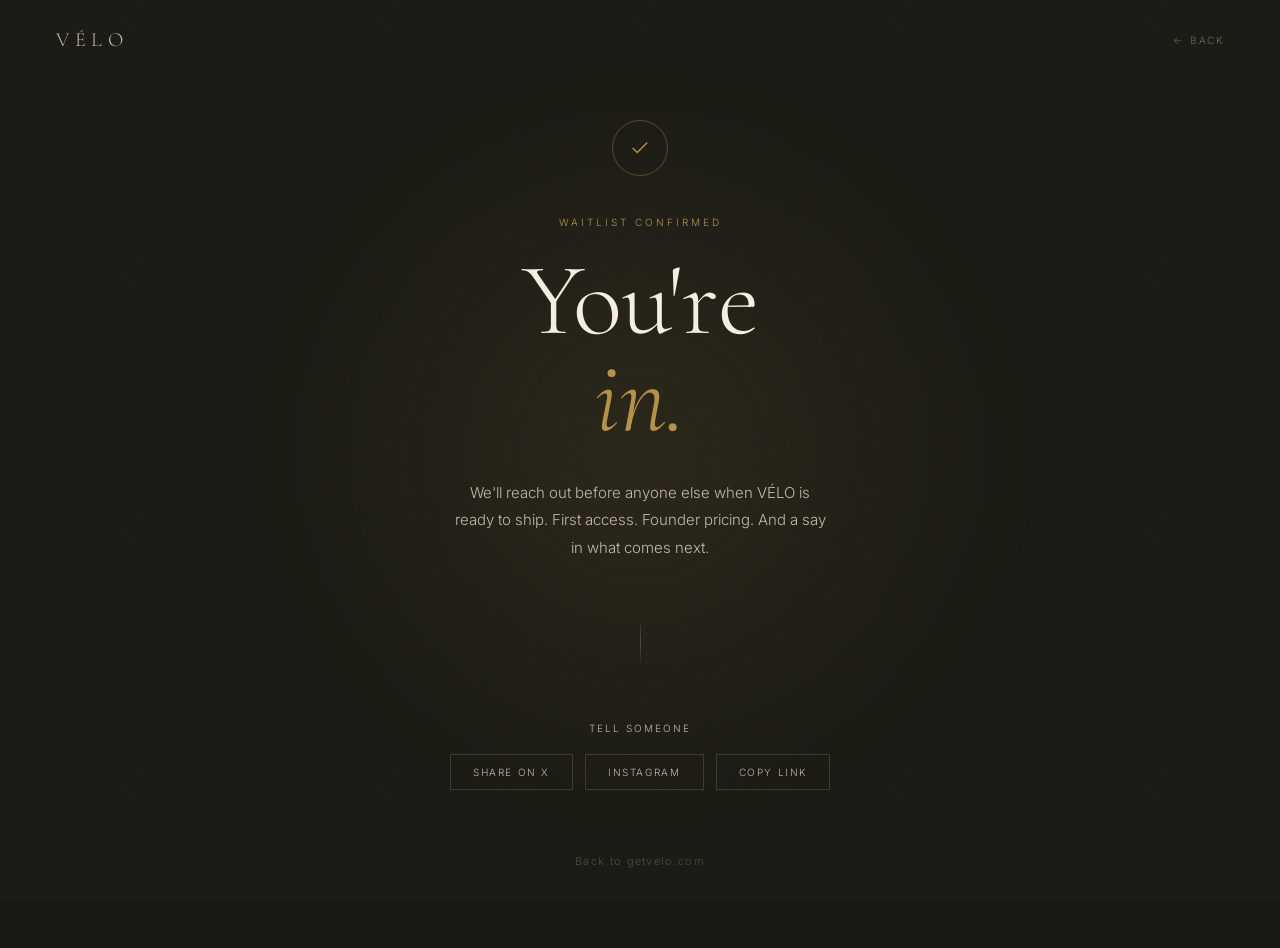
==== success.html @ e4a2fbf7 "Launch-ready: success page, privacy policy, OG PNG, form wiring success.html - Full-screen dark bran" ====
<!DOCTYPE html>
<html lang="en">
<head>
  <meta charset="UTF-8" />
  <meta name="viewport" content="width=device-width, initial-scale=1.0" />
  <title>You're In — VÉLO</title>
  <meta name="robots" content="noindex" />

  <link rel="icon" href="data:image/svg+xml,<svg xmlns='http://www.w3.org/2000/svg' viewBox='0 0 64 64'><rect width='64' height='64' rx='8' fill='%231a1a14'/><text x='32' y='46' font-family='Georgia,serif' font-size='36' font-weight='300' fill='%23b5924a' text-anchor='middle'>V</text></svg>" />

  <meta property="og:title"       content="You're on the VÉLO list." />
  <meta property="og:description" content="First access, founder pricing, and a say in what comes next." />
  <meta property="og:image"       content="https://getvelo.com/og-image.png" />
  <meta name="theme-color"        content="#1a1a14" />

  <script defer data-domain="getvelo.com" src="https://plausible.io/js/script.js"></script>

  <link rel="preconnect" href="https://fonts.googleapis.com" />
  <link rel="preconnect" href="https://fonts.gstatic.com" crossorigin />
  <link href="https://fonts.googleapis.com/css2?family=Cormorant+Garamond:ital,wght@0,200;0,300;1,200;1,300&family=Inter:wght@300;400&display=swap" rel="stylesheet" />

  <style>
    *, *::before, *::after { box-sizing: border-box; margin: 0; padding: 0; }

    :root {
      --sand:  #f4ede0;
      --stone: #c5b9a7;
      --olive: #49493a;
      --ink:   #1a1a14;
      --gold:  #b5924a;
      --cream: #fdf8f0;
    }

    html, body {
      height: 100%;
      background: var(--ink);
      color: var(--sand);
      font-family: 'Inter', sans-serif;
      font-weight: 300;
    }

    /* Noise */
    body::before {
      content: '';
      position: fixed; inset: 0;
      opacity: 0.03;
      pointer-events: none;
      z-index: 0;
      background-image: url("data:image/svg+xml,%3Csvg viewBox='0 0 256 256' xmlns='http://www.w3.org/2000/svg'%3E%3Cfilter id='noise'%3E%3CfeTurbulence type='fractalNoise' baseFrequency='0.9' numOctaves='4' stitchTiles='stitch'/%3E%3C/filter%3E%3Crect width='100%25' height='100%25' filter='url(%23noise)'/%3E%3C/svg%3E");
      background-size: 256px 256px;
    }

    /* Orb */
    body::after {
      content: '';
      position: fixed;
      width: 700px; height: 700px;
      border-radius: 50%;
      background: radial-gradient(circle, rgba(181,146,74,0.12) 0%, transparent 70%);
      top: 50%; left: 50%;
      transform: translate(-50%, -50%);
      filter: blur(60px);
      pointer-events: none;
      animation: pulse 6s ease-in-out infinite;
    }
    @keyframes pulse {
      0%,100% { transform: translate(-50%,-50%) scale(1);    opacity:0.8; }
      50%      { transform: translate(-50%,-50%) scale(1.12); opacity:1;   }
    }

    nav {
      position: fixed; top: 0; left: 0; right: 0;
      padding: 28px 56px;
      display: flex;
      justify-content: space-between;
      align-items: center;
      z-index: 10;
    }
    .logo {
      font-family: 'Cormorant Garamond', serif;
      font-size: 20px;
      font-weight: 300;
      letter-spacing: 0.28em;
      color: var(--stone);
      text-decoration: none;
    }
    .back-link {
      font-size: 10px;
      letter-spacing: 0.18em;
      text-transform: uppercase;
      color: var(--stone);
      text-decoration: none;
      opacity: 0.5;
      transition: opacity 0.2s;
    }
    .back-link:hover { opacity: 1; }

    main {
      position: relative;
      z-index: 1;
      min-height: 100vh;
      display: flex;
      flex-direction: column;
      align-items: center;
      justify-content: center;
      text-align: center;
      padding: 120px 40px 80px;
    }

    .check {
      width: 56px; height: 56px;
      border-radius: 50%;
      border: 1px solid rgba(181,146,74,0.4);
      display: flex;
      align-items: center;
      justify-content: center;
      margin: 0 auto 40px;
      animation: appear 0.6s ease forwards;
    }
    .check svg {
      width: 22px; height: 22px;
      stroke: var(--gold);
      stroke-width: 1.5;
      fill: none;
      stroke-dasharray: 40;
      stroke-dashoffset: 40;
      animation: draw 0.5s 0.4s ease forwards;
    }
    @keyframes appear {
      from { opacity: 0; transform: scale(0.7); }
      to   { opacity: 1; transform: scale(1); }
    }
    @keyframes draw {
      to { stroke-dashoffset: 0; }
    }

    .eyebrow {
      font-size: 10px;
      letter-spacing: 0.3em;
      text-transform: uppercase;
      color: var(--gold);
      margin-bottom: 24px;
      opacity: 0;
      animation: fade-up 0.7s 0.2s ease forwards;
    }

    h1 {
      font-family: 'Cormorant Garamond', serif;
      font-size: clamp(52px, 8vw, 110px);
      font-weight: 200;
      line-height: 0.95;
      color: var(--sand);
      margin-bottom: 32px;
      opacity: 0;
      animation: fade-up 0.7s 0.35s ease forwards;
    }
    h1 em {
      font-style: italic;
      color: var(--gold);
      display: block;
    }

    .sub {
      font-size: 15px;
      color: var(--stone);
      line-height: 1.85;
      max-width: 380px;
      margin: 0 auto 56px;
      opacity: 0;
      animation: fade-up 0.7s 0.5s ease forwards;
    }

    .divider {
      width: 1px;
      height: 48px;
      background: linear-gradient(to bottom, transparent, rgba(197,185,167,0.3), transparent);
      margin: 0 auto 56px;
      opacity: 0;
      animation: fade-up 0.7s 0.6s ease forwards;
    }

    .share-label {
      font-size: 10px;
      letter-spacing: 0.2em;
      text-transform: uppercase;
      color: var(--stone);
      opacity: 0.5;
      margin-bottom: 20px;
      animation: fade-up 0.7s 0.7s ease forwards;
      opacity: 0;
    }

    .share-buttons {
      display: flex;
      gap: 12px;
      justify-content: center;
      flex-wrap: wrap;
      margin-bottom: 64px;
      opacity: 0;
      animation: fade-up 0.7s 0.8s ease forwards;
    }

    .share-btn {
      font-size: 10px;
      letter-spacing: 0.16em;
      text-transform: uppercase;
      color: var(--stone);
      border: 1px solid rgba(197,185,167,0.2);
      padding: 11px 22px;
      text-decoration: none;
      transition: border-color 0.2s, color 0.2s;
      background: transparent;
      cursor: pointer;
      font-family: 'Inter', sans-serif;
      font-weight: 300;
    }
    .share-btn:hover { border-color: var(--gold); color: var(--gold); }

    .home-link {
      font-size: 11px;
      letter-spacing: 0.12em;
      color: rgba(197,185,167,0.3);
      text-decoration: none;
      transition: color 0.2s;
      opacity: 0;
      animation: fade-up 0.7s 0.9s ease forwards;
    }
    .home-link:hover { color: var(--stone); }

    @keyframes fade-up {
      from { opacity: 0; transform: translateY(16px); }
      to   { opacity: 1; transform: translateY(0); }
    }

    @media (max-width: 600px) {
      nav { padding: 20px 24px; }
      main { padding: 100px 28px 60px; }
    }

    @media (prefers-reduced-motion: reduce) {
      *, *::before, *::after { animation-duration: 0.01ms !important; animation-delay: 0.01ms !important; }
    }
  </style>
</head>
<body>

  <nav>
    <a href="/" class="logo">VÉLO</a>
    <a href="/" class="back-link">← Back</a>
  </nav>

  <main>
    <div class="check">
      <svg viewBox="0 0 24 24"><polyline points="4 12 9 17 20 6"/></svg>
    </div>

    <p class="eyebrow">Waitlist Confirmed</p>

    <h1>You're<br /><em>in.</em></h1>

    <p class="sub">
      We'll reach out before anyone else when VÉLO is ready to ship. First access. Founder pricing. And a say in what comes next.
    </p>

    <div class="divider"></div>

    <p class="share-label">Tell someone</p>

    <div class="share-buttons">
      <a class="share-btn"
         href="https://twitter.com/intent/tweet?text=Just%20joined%20the%20waitlist%20for%20%40getvelo%20%E2%80%94%20SPF50%20mineral%20mist%20that%20actually%20looks%20good.%20getvelo.com&related=getvelo"
         target="_blank" rel="noopener">
        Share on X
      </a>
      <a class="share-btn"
         href="https://www.instagram.com/"
         target="_blank" rel="noopener">
        Instagram
      </a>
      <button class="share-btn" id="copy-btn">Copy Link</button>
    </div>

    <a href="/" class="home-link">Back to getvelo.com</a>
  </main>

  <script>
    document.getElementById('copy-btn').addEventListener('click', function() {
      navigator.clipboard.writeText('https://getvelo.com').then(() => {
        this.textContent = 'Copied ✓';
        setTimeout(() => { this.textContent = 'Copy Link'; }, 2000);
      });
    });
  </script>

</body>
</html>
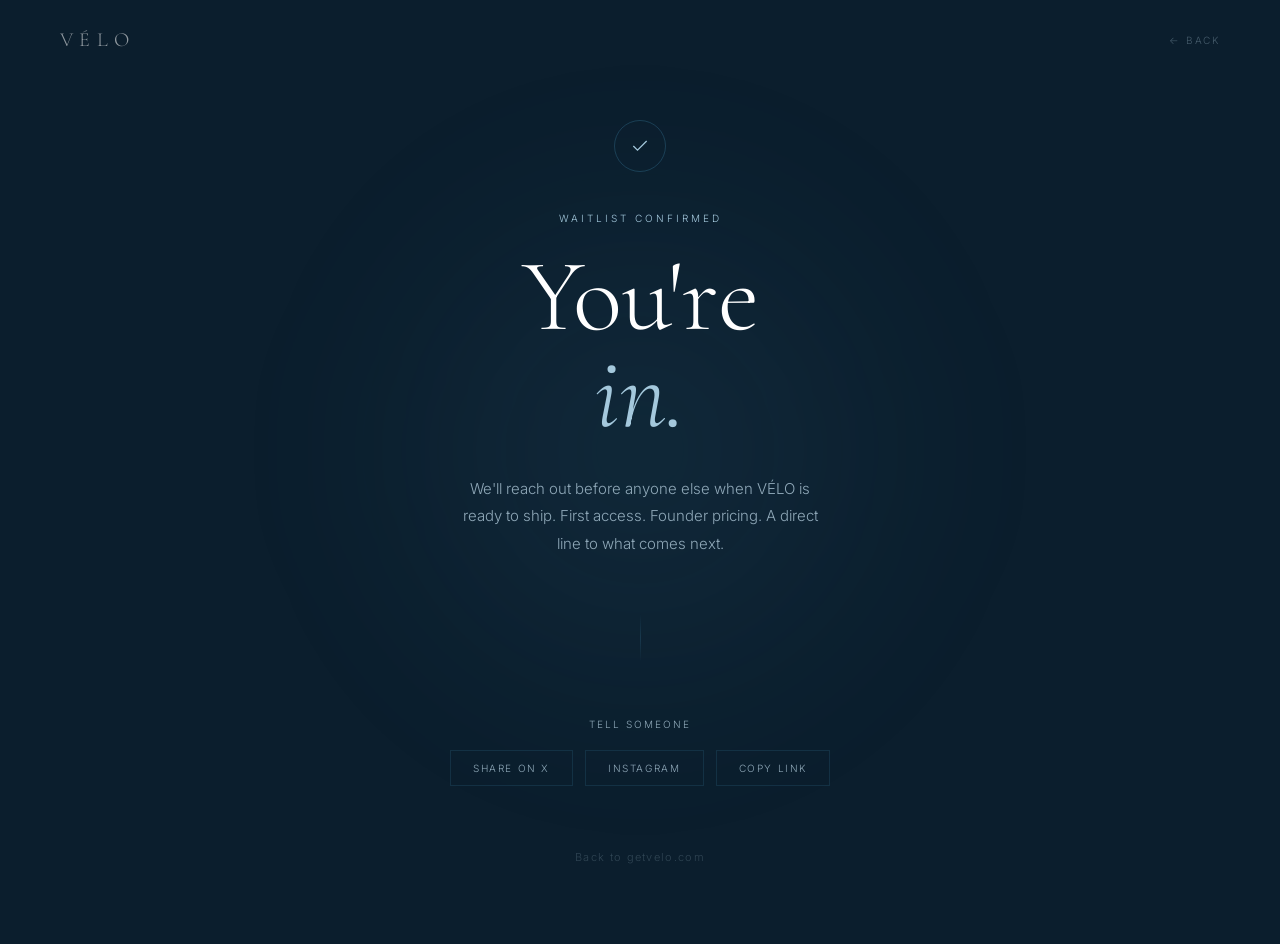
==== commit e7af66d6: "Redesign: French Riviera minimal aesthetic, innovation-led messaging - Replace warm sand/gold palett" ====
--- a/success.html
+++ b/success.html
@@ -6,12 +6,12 @@
   <title>You're In — VÉLO</title>
   <meta name="robots" content="noindex" />
 
-  <link rel="icon" href="data:image/svg+xml,<svg xmlns='http://www.w3.org/2000/svg' viewBox='0 0 64 64'><rect width='64' height='64' rx='8' fill='%231a1a14'/><text x='32' y='46' font-family='Georgia,serif' font-size='36' font-weight='300' fill='%23b5924a' text-anchor='middle'>V</text></svg>" />
+  <link rel="icon" href="data:image/svg+xml,<svg xmlns='http://www.w3.org/2000/svg' viewBox='0 0 64 64'><rect width='64' height='64' fill='%230B1E2D'/><text x='32' y='46' font-family='Georgia,serif' font-size='36' font-weight='300' fill='%23ffffff' text-anchor='middle'>V</text></svg>" />
 
   <meta property="og:title"       content="You're on the VÉLO list." />
   <meta property="og:description" content="First access, founder pricing, and a say in what comes next." />
   <meta property="og:image"       content="https://getvelo.com/og-image.png" />
-  <meta name="theme-color"        content="#1a1a14" />
+  <meta name="theme-color"        content="#0B1E2D" />
 
   <script defer data-domain="getvelo.com" src="https://plausible.io/js/script.js"></script>
 
@@ -23,54 +23,44 @@
     *, *::before, *::after { box-sizing: border-box; margin: 0; padding: 0; }
 
     :root {
-      --sand:  #f4ede0;
-      --stone: #c5b9a7;
-      --olive: #49493a;
-      --ink:   #1a1a14;
-      --gold:  #b5924a;
-      --cream: #fdf8f0;
+      --white:  #FFFFFF;
+      --mist:   #EDF3F8;
+      --azure:  #3B7EA1;
+      --sky:    #A4C8DC;
+      --navy:   #0B1E2D;
+      --slate:  #4A5E6D;
+      --light:  #8FA8B8;
     }
 
     html, body {
       height: 100%;
-      background: var(--ink);
-      color: var(--sand);
+      background: var(--navy);
+      color: var(--white);
       font-family: 'Inter', sans-serif;
       font-weight: 300;
     }
 
-    /* Noise */
-    body::before {
-      content: '';
-      position: fixed; inset: 0;
-      opacity: 0.03;
-      pointer-events: none;
-      z-index: 0;
-      background-image: url("data:image/svg+xml,%3Csvg viewBox='0 0 256 256' xmlns='http://www.w3.org/2000/svg'%3E%3Cfilter id='noise'%3E%3CfeTurbulence type='fractalNoise' baseFrequency='0.9' numOctaves='4' stitchTiles='stitch'/%3E%3C/filter%3E%3Crect width='100%25' height='100%25' filter='url(%23noise)'/%3E%3C/svg%3E");
-      background-size: 256px 256px;
-    }
-
-    /* Orb */
+    /* Subtle sea-light radial behind content */
     body::after {
       content: '';
       position: fixed;
       width: 700px; height: 700px;
       border-radius: 50%;
-      background: radial-gradient(circle, rgba(181,146,74,0.12) 0%, transparent 70%);
+      background: radial-gradient(circle, rgba(59, 126, 161, 0.12) 0%, transparent 68%);
       top: 50%; left: 50%;
       transform: translate(-50%, -50%);
       filter: blur(60px);
       pointer-events: none;
-      animation: pulse 6s ease-in-out infinite;
+      animation: pulse 7s ease-in-out infinite;
     }
     @keyframes pulse {
-      0%,100% { transform: translate(-50%,-50%) scale(1);    opacity:0.8; }
-      50%      { transform: translate(-50%,-50%) scale(1.12); opacity:1;   }
+      0%,100% { transform: translate(-50%,-50%) scale(1);    opacity:0.7; }
+      50%      { transform: translate(-50%,-50%) scale(1.1); opacity:1;   }
     }
 
     nav {
       position: fixed; top: 0; left: 0; right: 0;
-      padding: 28px 56px;
+      padding: 28px 60px;
       display: flex;
       justify-content: space-between;
       align-items: center;
@@ -80,17 +70,17 @@
       font-family: 'Cormorant Garamond', serif;
       font-size: 20px;
       font-weight: 300;
-      letter-spacing: 0.28em;
-      color: var(--stone);
+      letter-spacing: 0.32em;
+      color: rgba(255, 255, 255, 0.55);
       text-decoration: none;
     }
     .back-link {
       font-size: 10px;
       letter-spacing: 0.18em;
       text-transform: uppercase;
-      color: var(--stone);
-      text-decoration: none;
-      opacity: 0.5;
+      color: var(--light);
+      text-decoration: none;
+      opacity: 0.45;
       transition: opacity 0.2s;
     }
     .back-link:hover { opacity: 1; }
@@ -108,9 +98,9 @@
     }
 
     .check {
-      width: 56px; height: 56px;
+      width: 52px; height: 52px;
       border-radius: 50%;
-      border: 1px solid rgba(181,146,74,0.4);
+      border: 1px solid rgba(59, 126, 161, 0.35);
       display: flex;
       align-items: center;
       justify-content: center;
@@ -118,8 +108,8 @@
       animation: appear 0.6s ease forwards;
     }
     .check svg {
-      width: 22px; height: 22px;
-      stroke: var(--gold);
+      width: 20px; height: 20px;
+      stroke: var(--sky);
       stroke-width: 1.5;
       fill: none;
       stroke-dasharray: 40;
@@ -138,7 +128,7 @@
       font-size: 10px;
       letter-spacing: 0.3em;
       text-transform: uppercase;
-      color: var(--gold);
+      color: var(--sky);
       margin-bottom: 24px;
       opacity: 0;
       animation: fade-up 0.7s 0.2s ease forwards;
@@ -149,20 +139,20 @@
       font-size: clamp(52px, 8vw, 110px);
       font-weight: 200;
       line-height: 0.95;
-      color: var(--sand);
+      color: var(--white);
       margin-bottom: 32px;
       opacity: 0;
       animation: fade-up 0.7s 0.35s ease forwards;
     }
     h1 em {
       font-style: italic;
-      color: var(--gold);
+      color: var(--sky);
       display: block;
     }
 
     .sub {
       font-size: 15px;
-      color: var(--stone);
+      color: var(--light);
       line-height: 1.85;
       max-width: 380px;
       margin: 0 auto 56px;
@@ -173,7 +163,7 @@
     .divider {
       width: 1px;
       height: 48px;
-      background: linear-gradient(to bottom, transparent, rgba(197,185,167,0.3), transparent);
+      background: linear-gradient(to bottom, transparent, rgba(59, 126, 161, 0.25), transparent);
       margin: 0 auto 56px;
       opacity: 0;
       animation: fade-up 0.7s 0.6s ease forwards;
@@ -183,11 +173,10 @@
       font-size: 10px;
       letter-spacing: 0.2em;
       text-transform: uppercase;
-      color: var(--stone);
-      opacity: 0.5;
+      color: var(--light);
       margin-bottom: 20px;
+      opacity: 0;
       animation: fade-up 0.7s 0.7s ease forwards;
-      opacity: 0;
     }
 
     .share-buttons {
@@ -204,8 +193,8 @@
       font-size: 10px;
       letter-spacing: 0.16em;
       text-transform: uppercase;
-      color: var(--stone);
-      border: 1px solid rgba(197,185,167,0.2);
+      color: var(--light);
+      border: 1px solid rgba(59, 126, 161, 0.2);
       padding: 11px 22px;
       text-decoration: none;
       transition: border-color 0.2s, color 0.2s;
@@ -214,18 +203,18 @@
       font-family: 'Inter', sans-serif;
       font-weight: 300;
     }
-    .share-btn:hover { border-color: var(--gold); color: var(--gold); }
+    .share-btn:hover { border-color: var(--sky); color: var(--sky); }
 
     .home-link {
       font-size: 11px;
       letter-spacing: 0.12em;
-      color: rgba(197,185,167,0.3);
+      color: rgba(143, 168, 184, 0.28);
       text-decoration: none;
       transition: color 0.2s;
       opacity: 0;
       animation: fade-up 0.7s 0.9s ease forwards;
     }
-    .home-link:hover { color: var(--stone); }
+    .home-link:hover { color: var(--light); }
 
     @keyframes fade-up {
       from { opacity: 0; transform: translateY(16px); }
@@ -259,7 +248,7 @@
     <h1>You're<br /><em>in.</em></h1>
 
     <p class="sub">
-      We'll reach out before anyone else when VÉLO is ready to ship. First access. Founder pricing. And a say in what comes next.
+      We'll reach out before anyone else when VÉLO is ready to ship. First access. Founder pricing. A direct line to what comes next.
     </p>
 
     <div class="divider"></div>
@@ -268,7 +257,7 @@
 
     <div class="share-buttons">
       <a class="share-btn"
-         href="https://twitter.com/intent/tweet?text=Just%20joined%20the%20waitlist%20for%20%40getvelo%20%E2%80%94%20SPF50%20mineral%20mist%20that%20actually%20looks%20good.%20getvelo.com&related=getvelo"
+         href="https://twitter.com/intent/tweet?text=Just%20joined%20the%20waitlist%20for%20%40getvelo%20%E2%80%94%20a%20new%20category%20of%20skin%20protection.%20getvelo.com&related=getvelo"
          target="_blank" rel="noopener">
         Share on X
       </a>
